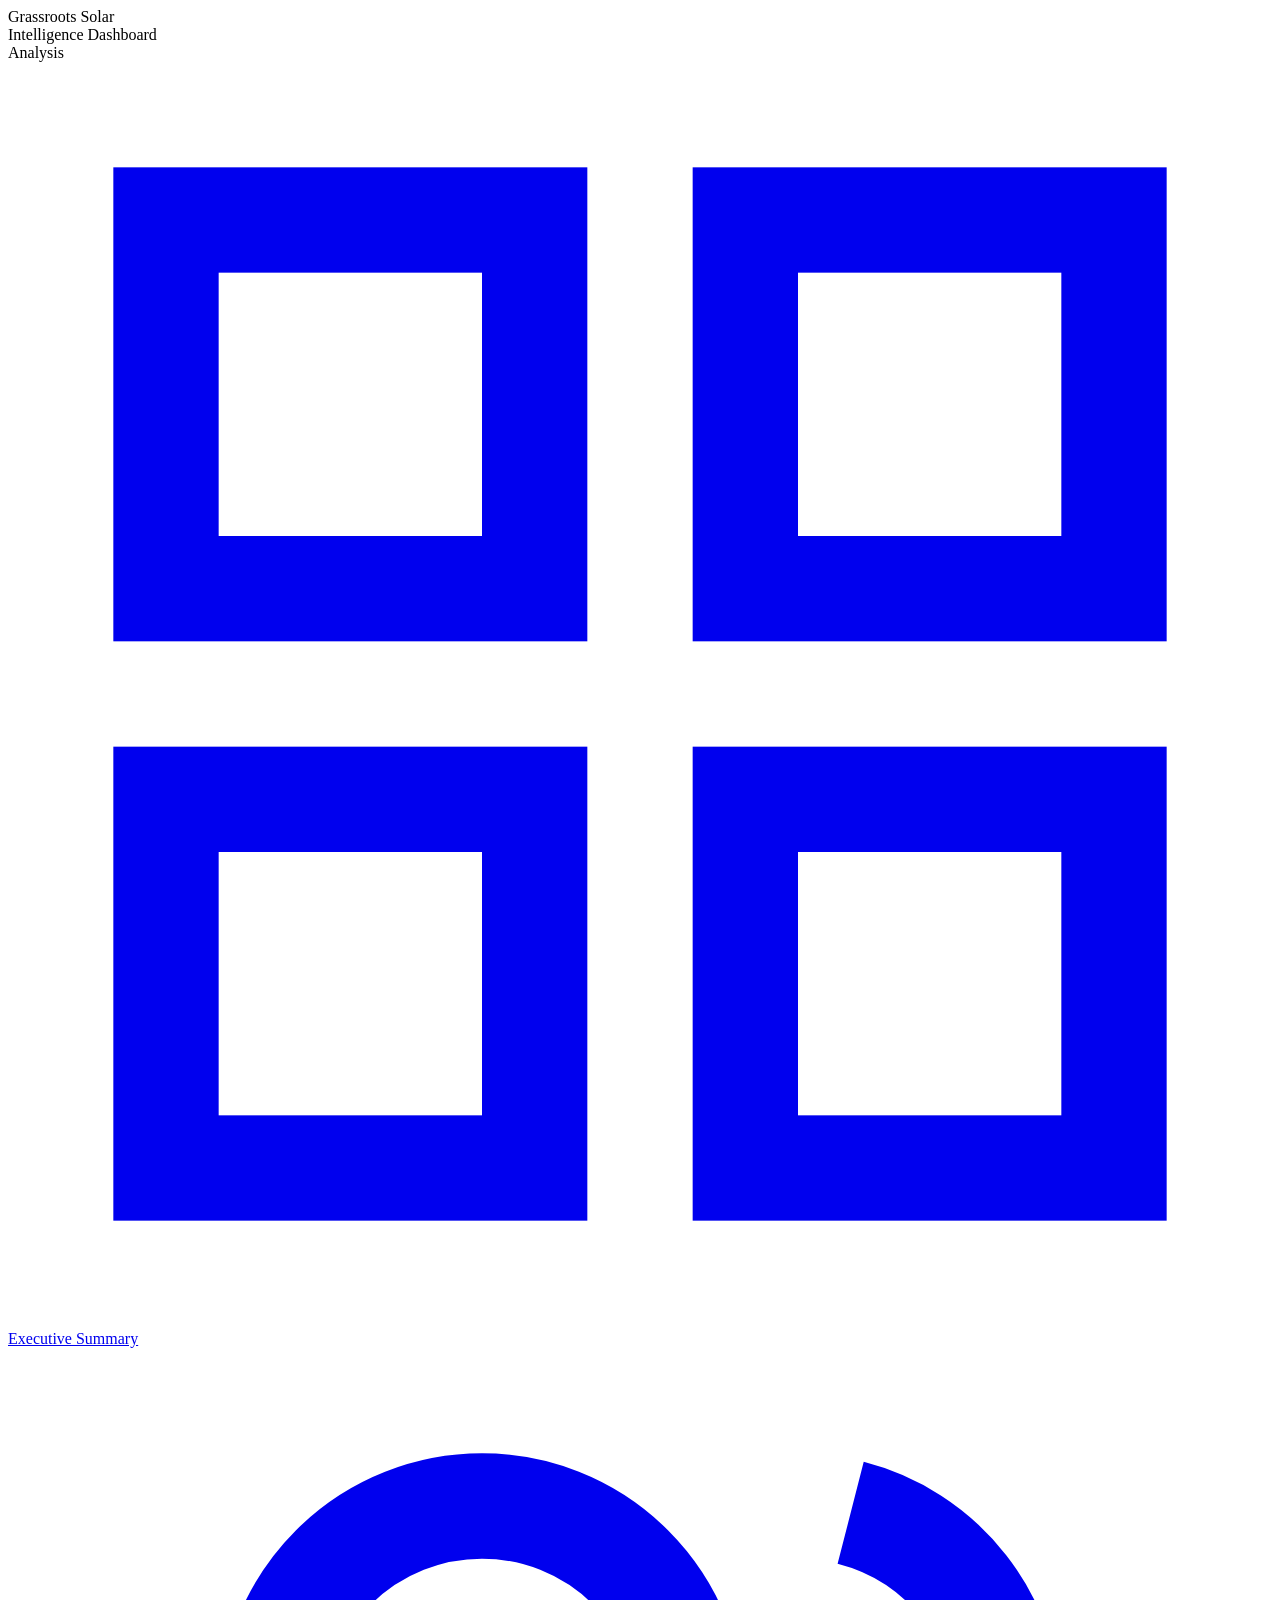
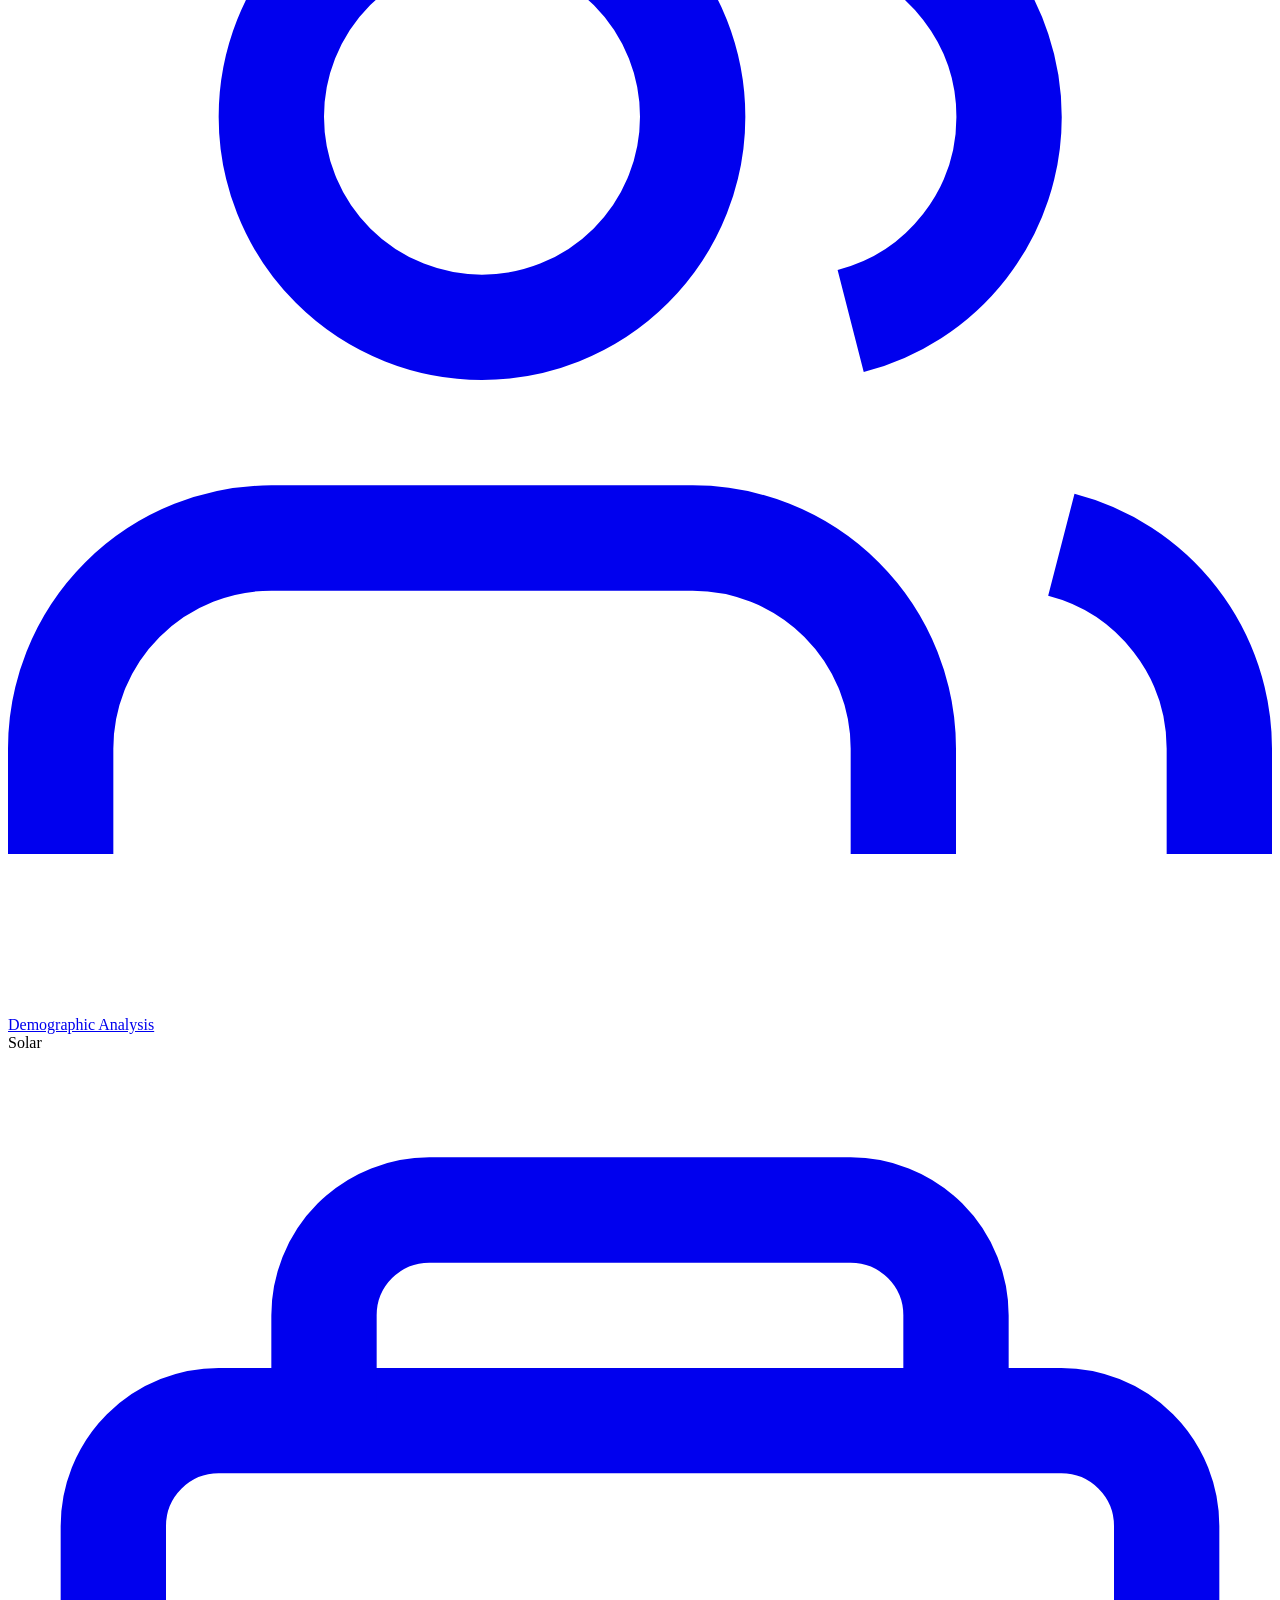
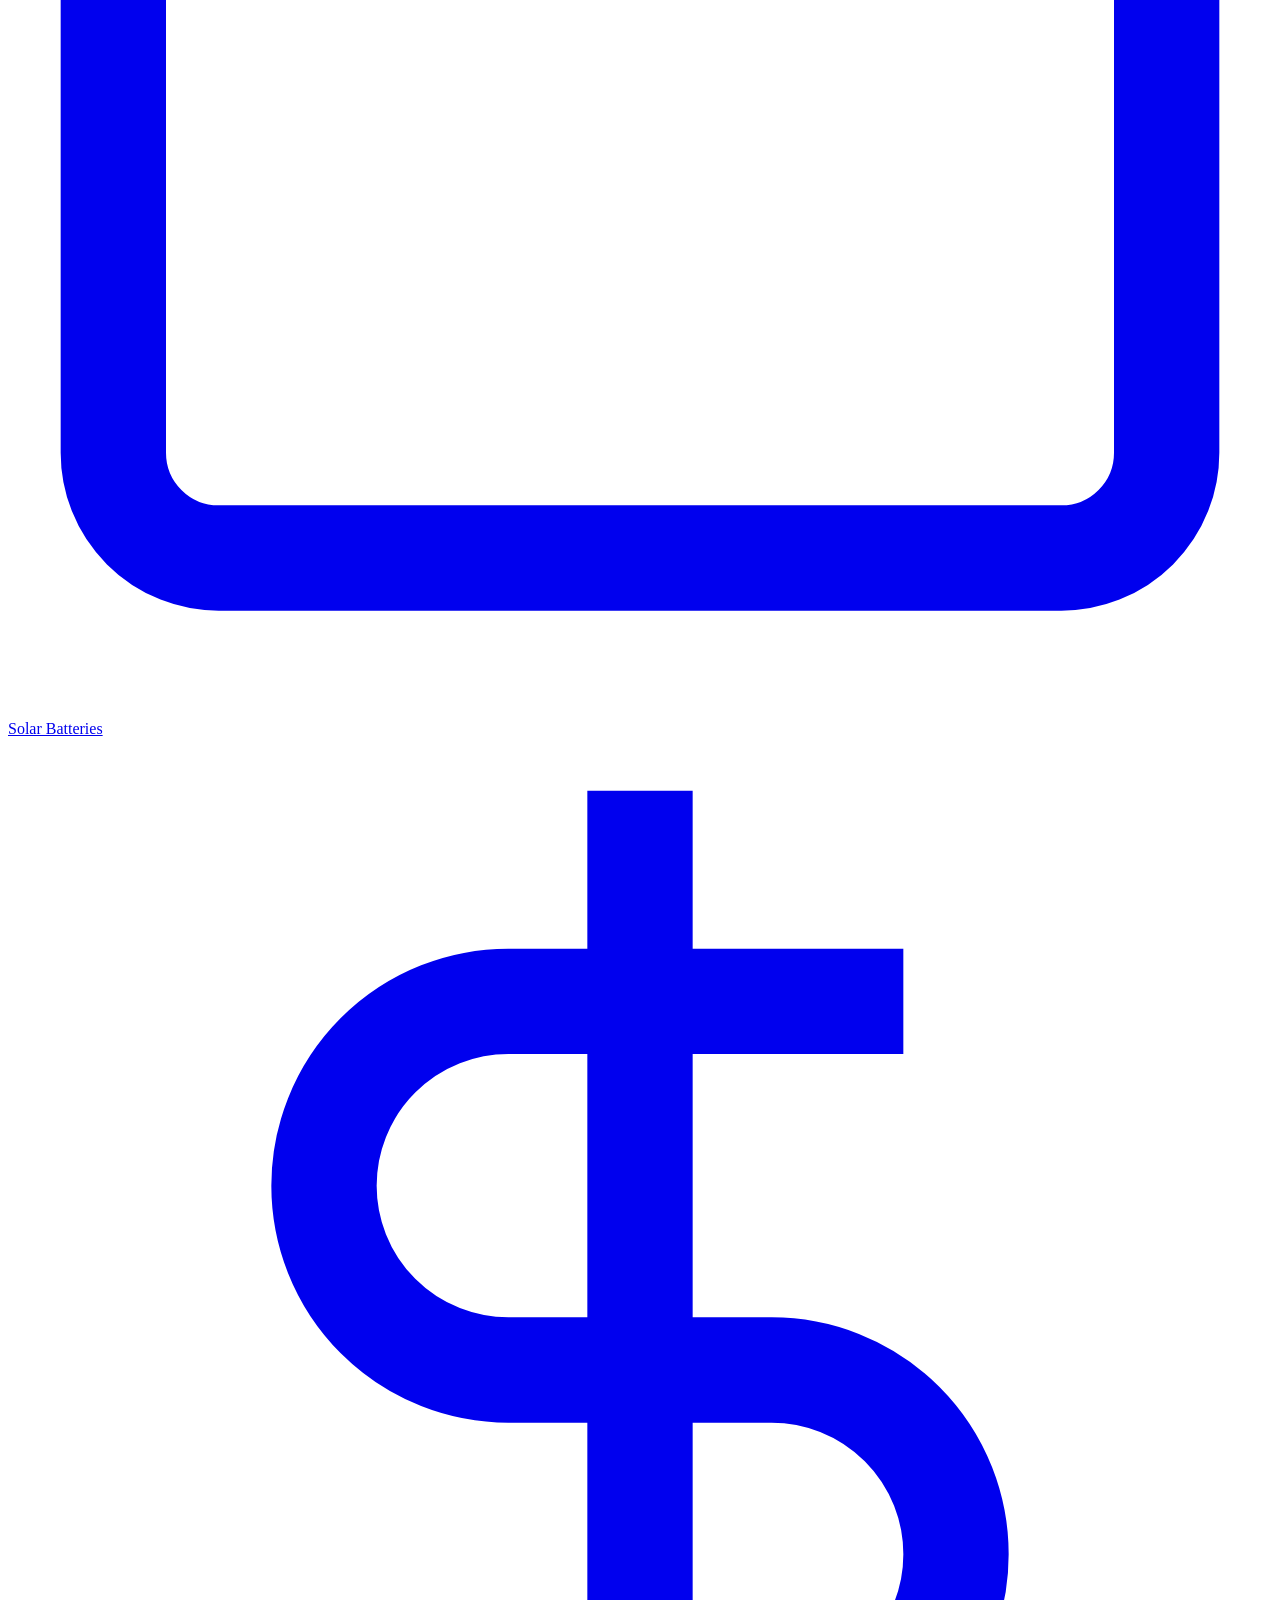
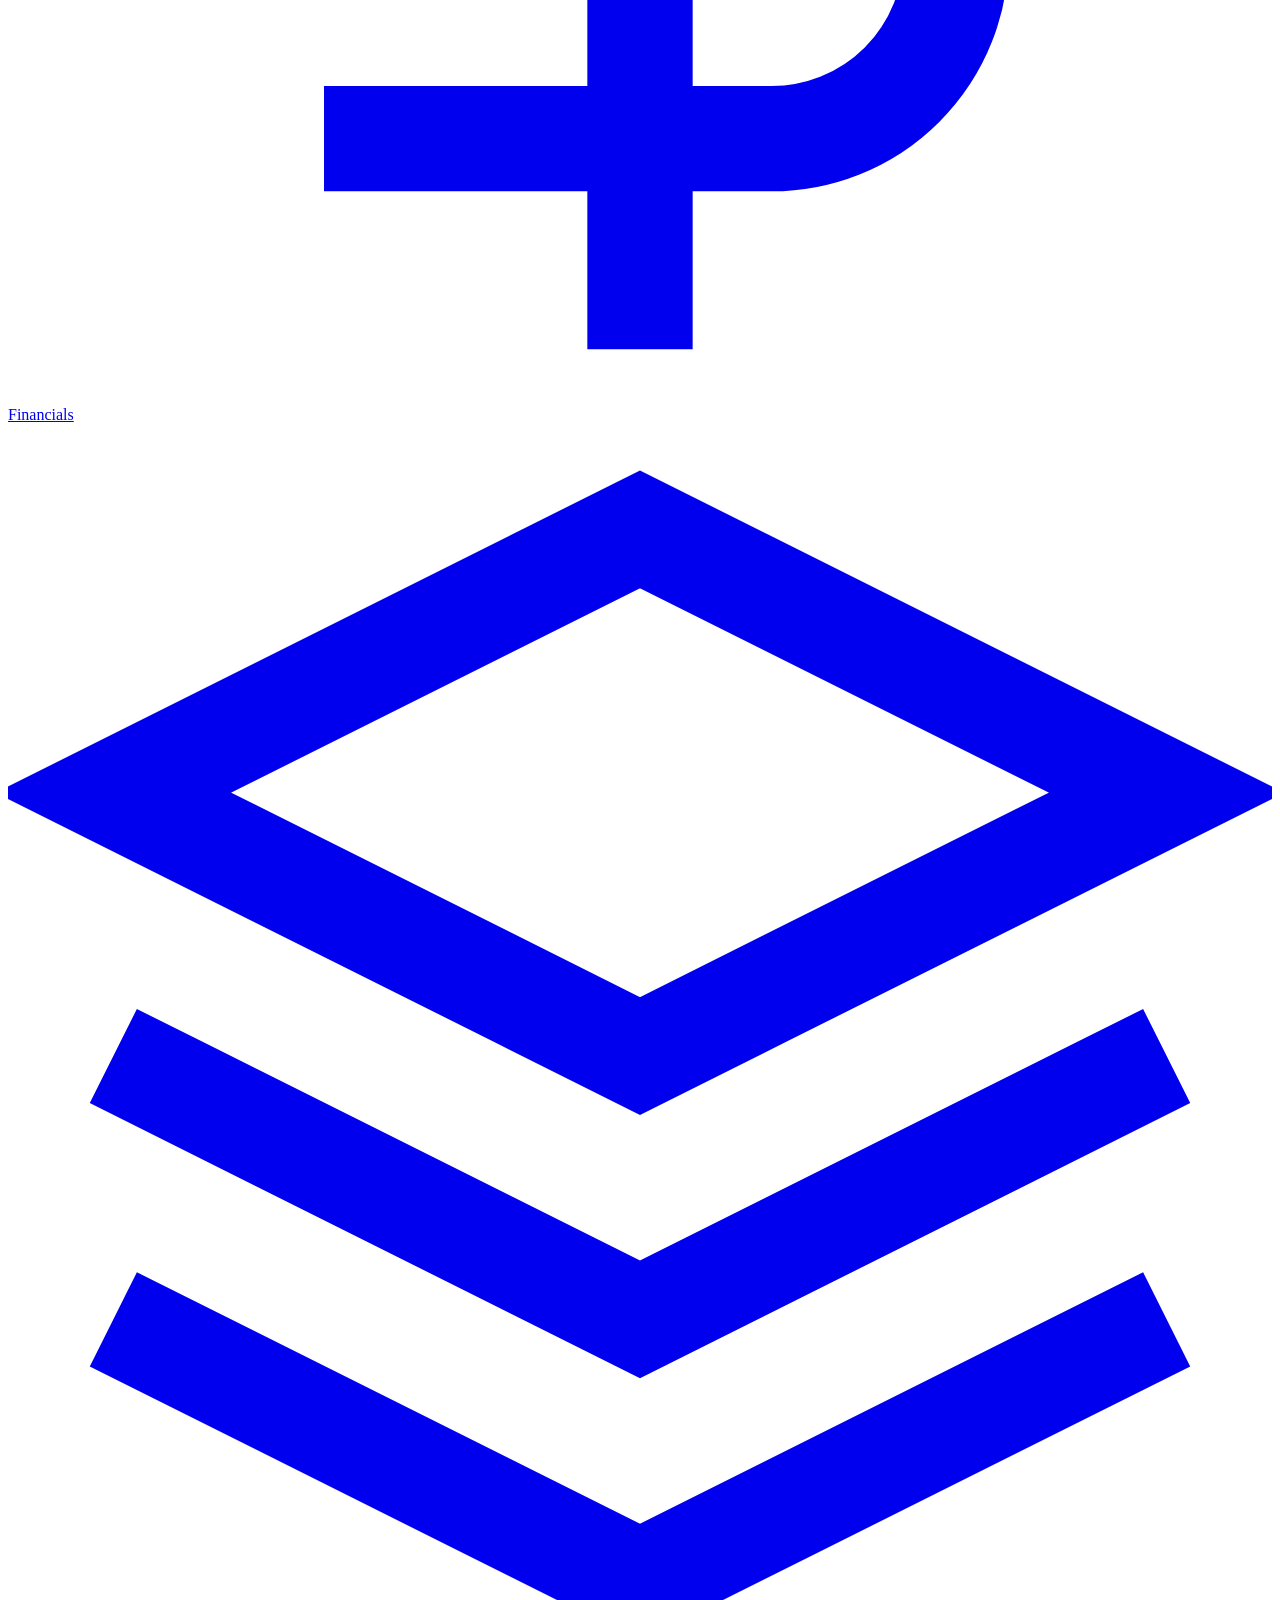
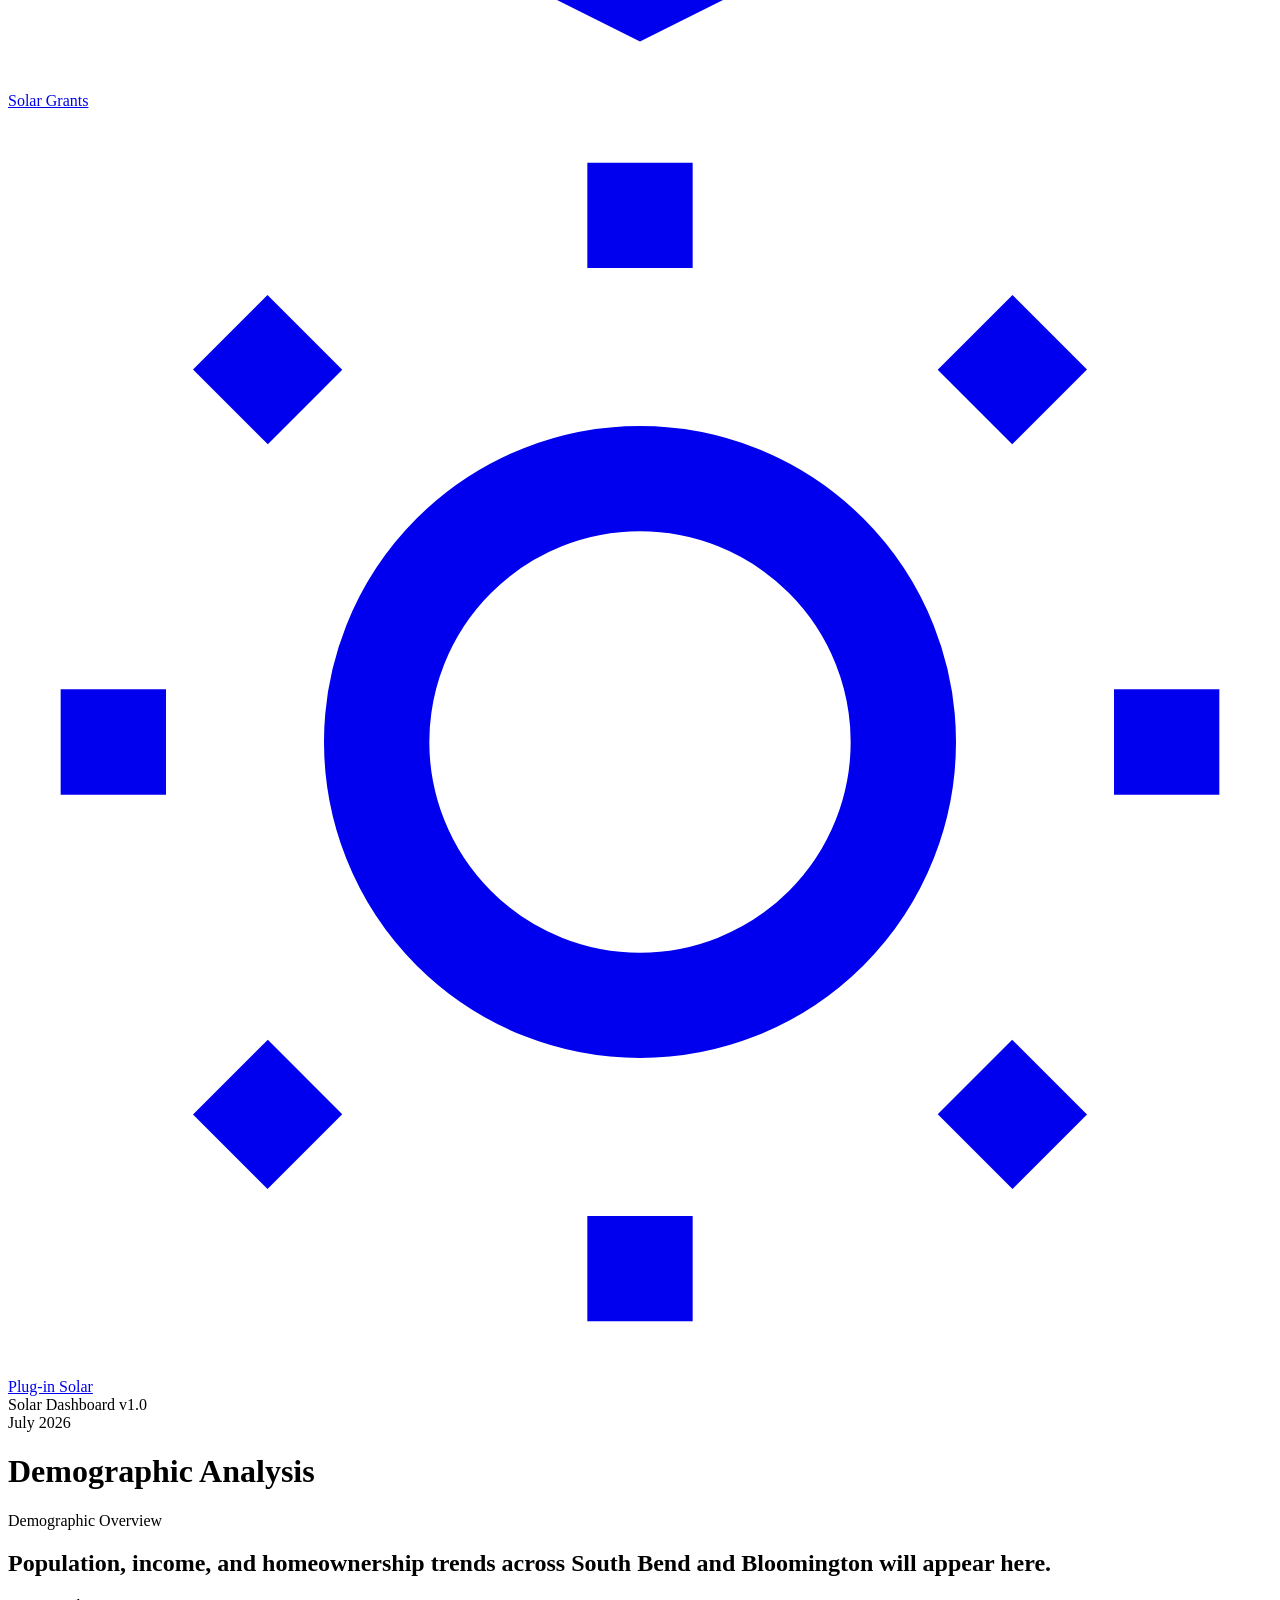
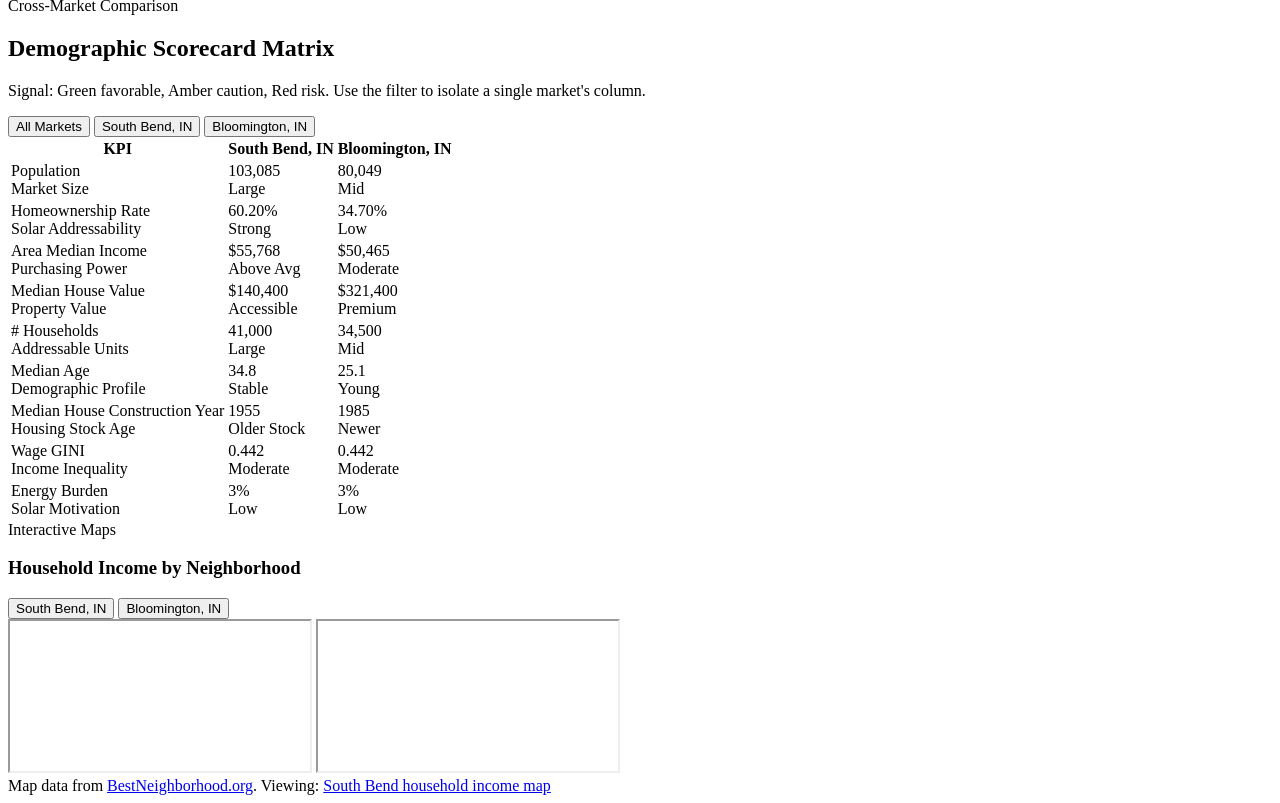
==== demographic-analysis.html @ 97b96fa8 "Add files via upload" ====
<!DOCTYPE html>
<html lang="en">
<head>
  <meta charset="UTF-8">
  <meta name="viewport" content="width=device-width, initial-scale=1.0">
  <title>Demographic Analysis — Solar Dashboard</title>
  <link rel="stylesheet" href="css/styles.css">
</head>
<body>
  <div class="layout">
    <aside class="sidebar">
      <div class="sidebar-brand">
        <div class="logo">Grassroots Solar</div>
        <div class="subtitle">Intelligence Dashboard</div>
      </div>
      <nav class="sidebar-nav">
        <div class="nav-group-label">Analysis</div>
        <a href="index.html" class="nav-link">
          <svg viewBox="0 0 24 24" fill="none" stroke="currentColor" stroke-width="2"><rect x="3" y="3" width="7" height="7"/><rect x="14" y="3" width="7" height="7"/><rect x="3" y="14" width="7" height="7"/><rect x="14" y="14" width="7" height="7"/></svg>
          Executive Summary
        </a>
        <a href="demographic-analysis.html" class="nav-link active">
          <svg viewBox="0 0 24 24" fill="none" stroke="currentColor" stroke-width="2"><path d="M17 21v-2a4 4 0 0 0-4-4H5a4 4 0 0 0-4 4v2"/><circle cx="9" cy="7" r="4"/><path d="M23 21v-2a4 4 0 0 0-3-3.87"/><path d="M16 3.13a4 4 0 0 1 0 7.75"/></svg>
          Demographic Analysis
        </a>
        <div class="nav-group-label">Solar</div>
        <a href="solar-batteries.html" class="nav-link">
          <svg viewBox="0 0 24 24" fill="none" stroke="currentColor" stroke-width="2"><rect x="2" y="7" width="20" height="14" rx="2"/><path d="M6 7V5a2 2 0 0 1 2-2h8a2 2 0 0 1 2 2v2"/></svg>
          Solar Batteries
        </a>
        <a href="financials.html" class="nav-link">
          <svg viewBox="0 0 24 24" fill="none" stroke="currentColor" stroke-width="2"><line x1="12" y1="1" x2="12" y2="23"/><path d="M17 5H9.5a3.5 3.5 0 0 0 0 7h5a3.5 3.5 0 0 1 0 7H6"/></svg>
          Financials
        </a>
        <a href="solar-grants.html" class="nav-link">
          <svg viewBox="0 0 24 24" fill="none" stroke="currentColor" stroke-width="2"><path d="M12 2L2 7l10 5 10-5-10-5z"/><path d="M2 17l10 5 10-5"/><path d="M2 12l10 5 10-5"/></svg>
          Solar Grants
        </a>
        <a href="plug-in-solar.html" class="nav-link">
          <svg viewBox="0 0 24 24" fill="none" stroke="currentColor" stroke-width="2"><circle cx="12" cy="12" r="5"/><line x1="12" y1="1" x2="12" y2="3"/><line x1="12" y1="21" x2="12" y2="23"/><line x1="4.22" y1="4.22" x2="5.64" y2="5.64"/><line x1="18.36" y1="18.36" x2="19.78" y2="19.78"/><line x1="1" y1="12" x2="3" y2="12"/><line x1="21" y1="12" x2="23" y2="12"/><line x1="4.22" y1="19.78" x2="5.64" y2="18.36"/><line x1="18.36" y1="5.64" x2="19.78" y2="4.22"/></svg>
          Plug-in Solar
        </a>
      </nav>
      <div class="sidebar-footer">
        Solar Dashboard v1.0<br>
        July 2026
      </div>
    </aside>

    <main class="main">
      <header class="page-header">
        <h1>Demographic Analysis</h1>      </header>

      <section class="hero">
        <div class="hero-label">Demographic Overview</div>
        <h2 class="hero-title">Population, income, and homeownership trends across South Bend and Bloomington will appear here.</h2>
      </section>

      <section class="scorecard-section">
        <div class="scorecard-eyebrow">Cross-Market Comparison</div>
        <h2 class="scorecard-title">Demographic Scorecard Matrix</h2>
        <p class="scorecard-legend">
          Signal: <span class="signal-green">Green</span> favorable,
          <span class="signal-amber">Amber</span> caution,
          <span class="signal-red">Red</span> risk.
          Use the filter to isolate a single market's column.
        </p>

        <div class="market-filters">
          <button class="market-filter active" data-market="all">All Markets</button>
          <button class="market-filter" data-market="south-bend">South Bend, IN</button>
          <button class="market-filter" data-market="bloomington">Bloomington, IN</button>
        </div>

        <div class="scorecard-table-wrap">
          <table class="scorecard-table">
            <thead>
              <tr>
                <th>KPI</th>
                <th class="market-col col-south-bend">
                  <div class="market-header">
                    <span class="market-dot blue"></span>
                    South Bend, IN
                  </div>
                </th>
                <th class="market-col col-bloomington">
                  <div class="market-header">
                    <span class="market-dot green"></span>
                    Bloomington, IN
                  </div>
                </th>
              </tr>
            </thead>
            <tbody>
              <tr>
                <td class="kpi-cell">
                  <div class="kpi-name">Population</div>
                  <div class="kpi-category">Market Size</div>
                </td>
                <td class="value-cell col-south-bend">
                  <div class="cell-value">103,085</div>
                  <span class="status-pill green">Large</span>
                </td>
                <td class="value-cell col-bloomington">
                  <div class="cell-value">80,049</div>
                  <span class="status-pill amber">Mid</span>
                </td>
              </tr>
              <tr>
                <td class="kpi-cell">
                  <div class="kpi-name">Homeownership Rate</div>
                  <div class="kpi-category">Solar Addressability</div>
                </td>
                <td class="value-cell col-south-bend">
                  <div class="cell-value">60.20%</div>
                  <span class="status-pill green">Strong</span>
                </td>
                <td class="value-cell col-bloomington">
                  <div class="cell-value">34.70%</div>
                  <span class="status-pill red">Low</span>
                </td>
              </tr>
              <tr>
                <td class="kpi-cell">
                  <div class="kpi-name">Area Median Income</div>
                  <div class="kpi-category">Purchasing Power</div>
                </td>
                <td class="value-cell col-south-bend">
                  <div class="cell-value">$55,768</div>
                  <span class="status-pill green">Above Avg</span>
                </td>
                <td class="value-cell col-bloomington">
                  <div class="cell-value">$50,465</div>
                  <span class="status-pill amber">Moderate</span>
                </td>
              </tr>
              <tr>
                <td class="kpi-cell">
                  <div class="kpi-name">Median House Value</div>
                  <div class="kpi-category">Property Value</div>
                </td>
                <td class="value-cell col-south-bend">
                  <div class="cell-value">$140,400</div>
                  <span class="status-pill green">Accessible</span>
                </td>
                <td class="value-cell col-bloomington">
                  <div class="cell-value">$321,400</div>
                  <span class="status-pill amber">Premium</span>
                </td>
              </tr>
              <tr>
                <td class="kpi-cell">
                  <div class="kpi-name"># Households</div>
                  <div class="kpi-category">Addressable Units</div>
                </td>
                <td class="value-cell col-south-bend">
                  <div class="cell-value">41,000</div>
                  <span class="status-pill green">Large</span>
                </td>
                <td class="value-cell col-bloomington">
                  <div class="cell-value">34,500</div>
                  <span class="status-pill amber">Mid</span>
                </td>
              </tr>
              <tr>
                <td class="kpi-cell">
                  <div class="kpi-name">Median Age</div>
                  <div class="kpi-category">Demographic Profile</div>
                </td>
                <td class="value-cell col-south-bend">
                  <div class="cell-value">34.8</div>
                  <span class="status-pill amber">Stable</span>
                </td>
                <td class="value-cell col-bloomington">
                  <div class="cell-value">25.1</div>
                  <span class="status-pill green">Young</span>
                </td>
              </tr>
              <tr>
                <td class="kpi-cell">
                  <div class="kpi-name">Median House Construction Year</div>
                  <div class="kpi-category">Housing Stock Age</div>
                </td>
                <td class="value-cell col-south-bend">
                  <div class="cell-value">1955</div>
                  <span class="status-pill amber">Older Stock</span>
                </td>
                <td class="value-cell col-bloomington">
                  <div class="cell-value">1985</div>
                  <span class="status-pill green">Newer</span>
                </td>
              </tr>
              <tr>
                <td class="kpi-cell">
                  <div class="kpi-name">Wage GINI</div>
                  <div class="kpi-category">Income Inequality</div>
                </td>
                <td class="value-cell col-south-bend">
                  <div class="cell-value">0.442</div>
                  <span class="status-pill amber">Moderate</span>
                </td>
                <td class="value-cell col-bloomington">
                  <div class="cell-value">0.442</div>
                  <span class="status-pill amber">Moderate</span>
                </td>
              </tr>
              <tr>
                <td class="kpi-cell">
                  <div class="kpi-name">Energy Burden</div>
                  <div class="kpi-category">Solar Motivation</div>
                </td>
                <td class="value-cell col-south-bend">
                  <div class="cell-value">3%</div>
                  <span class="status-pill green">Low</span>
                </td>
                <td class="value-cell col-bloomington">
                  <div class="cell-value">3%</div>
                  <span class="status-pill green">Low</span>
                </td>
              </tr>
            </tbody>
          </table>
        </div>

        <div class="map-section">
          <div class="map-section-eyebrow">Interactive Maps</div>
          <h3 class="map-section-title">Household Income by Neighborhood</h3>

          <div class="map-tabs">
            <button class="map-tab active" data-map="south-bend">South Bend, IN</button>
            <button class="map-tab" data-map="bloomington">Bloomington, IN</button>
          </div>

          <div class="map-frame-wrap">
            <iframe
              class="map-frame active"
              id="map-south-bend"
              src="https://bestneighborhood.org/household-income-south-bend-in/"
              title="South Bend Household Income Map"
              loading="lazy"
              allowfullscreen>
            </iframe>
            <iframe
              class="map-frame"
              id="map-bloomington"
              src="https://bestneighborhood.org/household-income-bloomington-in/"
              title="Bloomington Household Income Map"
              loading="lazy"
              allowfullscreen>
            </iframe>
            <div class="map-attribution">
              Map data from
              <a href="https://bestneighborhood.org/" target="_blank" rel="noopener noreferrer">BestNeighborhood.org</a>.
              <span id="map-link-label">Viewing: </span>
              <a id="map-external-link" href="https://bestneighborhood.org/household-income-south-bend-in/" target="_blank" rel="noopener noreferrer">South Bend household income map</a>
            </div>
          </div>
        </div>
      </section>
    </main>
  </div>

  <script>
    document.querySelectorAll('.market-filter').forEach(function (btn) {
      btn.addEventListener('click', function () {
        document.querySelectorAll('.market-filter').forEach(function (b) {
          b.classList.remove('active');
        });
        btn.classList.add('active');

        var market = btn.dataset.market;
        var cols = document.querySelectorAll('.col-south-bend, .col-bloomington');

        if (market === 'all') {
          cols.forEach(function (col) { col.classList.remove('col-hidden'); });
        } else if (market === 'south-bend') {
          document.querySelectorAll('.col-south-bend').forEach(function (col) { col.classList.remove('col-hidden'); });
          document.querySelectorAll('.col-bloomington').forEach(function (col) { col.classList.add('col-hidden'); });
        } else {
          document.querySelectorAll('.col-bloomington').forEach(function (col) { col.classList.remove('col-hidden'); });
          document.querySelectorAll('.col-south-bend').forEach(function (col) { col.classList.add('col-hidden'); });
        }
      });
    });

    var mapLinks = {
      'south-bend': {
        url: 'https://bestneighborhood.org/household-income-south-bend-in/',
        label: 'South Bend household income map'
      },
      'bloomington': {
        url: 'https://bestneighborhood.org/household-income-bloomington-in/',
        label: 'Bloomington household income map'
      }
    };

    document.querySelectorAll('.map-tab').forEach(function (btn) {
      btn.addEventListener('click', function () {
        document.querySelectorAll('.map-tab').forEach(function (b) {
          b.classList.remove('active');
        });
        btn.classList.add('active');

        var map = btn.dataset.map;
        document.querySelectorAll('.map-frame').forEach(function (frame) {
          frame.classList.remove('active');
        });
        document.getElementById('map-' + map).classList.add('active');

        var link = mapLinks[map];
        document.getElementById('map-external-link').href = link.url;
        document.getElementById('map-external-link').textContent = link.label;
      });
    });
  </script>
</body>
</html>
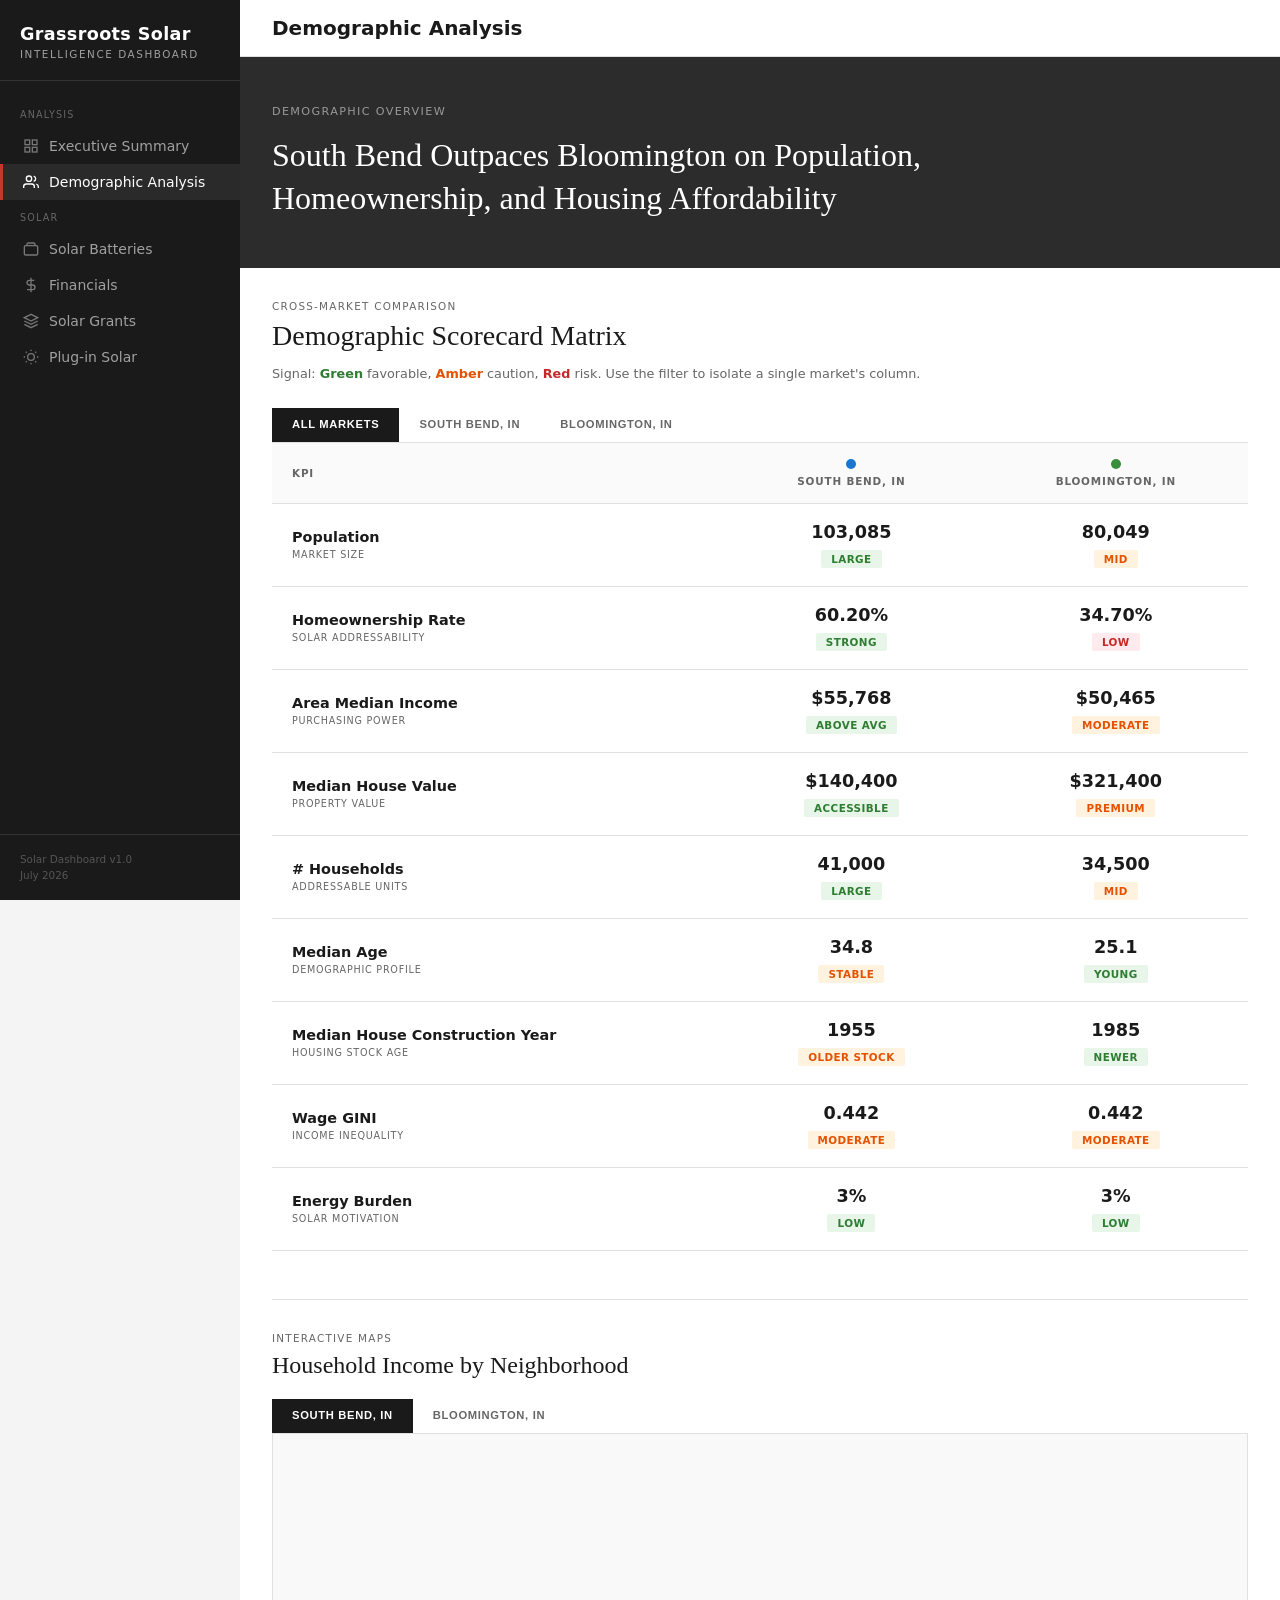
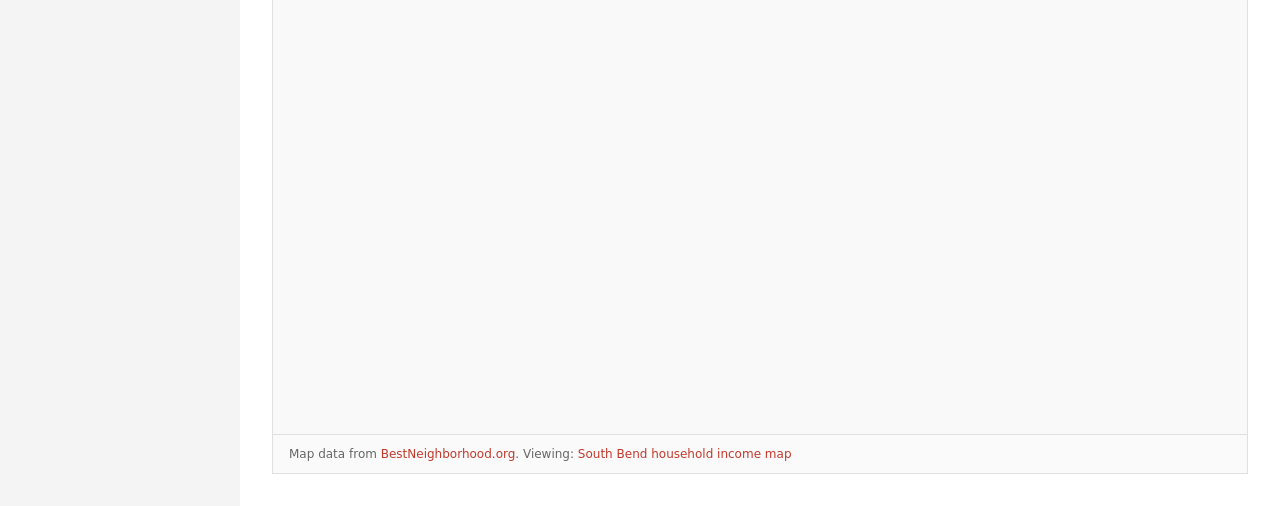
==== commit f0530228: "Add files via upload" ====
--- a/demographic-analysis.html
+++ b/demographic-analysis.html
@@ -53,7 +53,7 @@
 
       <section class="hero">
         <div class="hero-label">Demographic Overview</div>
-        <h2 class="hero-title">Population, income, and homeownership trends across South Bend and Bloomington will appear here.</h2>
+        <h2 class="hero-title">South Bend Outpaces Bloomington on Population, Homeownership, and Housing Affordability</h2>
       </section>
 
       <section class="scorecard-section">
@@ -314,4 +314,4 @@
     });
   </script>
 </body>
-</html>
+</html>
--- a/css/styles.css
+++ b/css/styles.css
@@ -0,0 +1,872 @@
+*,
+*::before,
+*::after {
+  box-sizing: border-box;
+  margin: 0;
+  padding: 0;
+}
+
+:root {
+  --sidebar-bg: #1a1a1a;
+  --sidebar-text: #a0a0a0;
+  --sidebar-text-active: #ffffff;
+  --sidebar-active-bar: #c0392b;
+  --sidebar-hover: #2a2a2a;
+  --main-bg: #f4f4f4;
+  --header-bg: #ffffff;
+  --hero-bg: #2c2c2c;
+  --text-primary: #1a1a1a;
+  --text-muted: #666666;
+  --accent-red: #c0392b;
+  --border-light: #e0e0e0;
+  --font-sans: "Segoe UI", system-ui, -apple-system, sans-serif;
+  --font-serif: Georgia, "Times New Roman", serif;
+}
+
+html,
+body {
+  height: 100%;
+  font-family: var(--font-sans);
+  color: var(--text-primary);
+  background: var(--main-bg);
+}
+
+.layout {
+  display: flex;
+  min-height: 100vh;
+}
+
+/* Sidebar */
+.sidebar {
+  width: 240px;
+  min-width: 240px;
+  background: var(--sidebar-bg);
+  color: var(--sidebar-text);
+  display: flex;
+  flex-direction: column;
+  position: fixed;
+  top: 0;
+  left: 0;
+  bottom: 0;
+  z-index: 100;
+}
+
+.sidebar-brand {
+  padding: 24px 20px 20px;
+  border-bottom: 1px solid #333;
+}
+
+.sidebar-brand .logo {
+  font-size: 1.1rem;
+  font-weight: 700;
+  color: #fff;
+  letter-spacing: 0.02em;
+}
+
+.sidebar-brand .subtitle {
+  font-size: 0.65rem;
+  letter-spacing: 0.15em;
+  text-transform: uppercase;
+  color: var(--sidebar-text);
+  margin-top: 4px;
+}
+
+.sidebar-nav {
+  flex: 1;
+  padding: 16px 0;
+  overflow-y: auto;
+}
+
+.nav-group-label {
+  font-size: 0.6rem;
+  letter-spacing: 0.12em;
+  text-transform: uppercase;
+  color: #666;
+  padding: 12px 20px 8px;
+}
+
+.nav-link {
+  display: flex;
+  align-items: center;
+  gap: 10px;
+  padding: 10px 20px;
+  color: var(--sidebar-text);
+  text-decoration: none;
+  font-size: 0.875rem;
+  transition: background 0.15s, color 0.15s;
+  border-left: 3px solid transparent;
+}
+
+.nav-link:hover {
+  background: var(--sidebar-hover);
+  color: var(--sidebar-text-active);
+}
+
+.nav-link.active {
+  background: var(--sidebar-hover);
+  color: var(--sidebar-text-active);
+  border-left-color: var(--sidebar-active-bar);
+}
+
+.nav-link svg {
+  width: 16px;
+  height: 16px;
+  flex-shrink: 0;
+  opacity: 0.7;
+}
+
+.nav-link.active svg {
+  opacity: 1;
+}
+
+.sidebar-footer {
+  padding: 16px 20px;
+  font-size: 0.65rem;
+  color: #555;
+  border-top: 1px solid #333;
+  line-height: 1.6;
+}
+
+/* Main content */
+.main {
+  flex: 1;
+  margin-left: 240px;
+  display: flex;
+  flex-direction: column;
+  min-height: 100vh;
+}
+
+.page-header {
+  background: var(--header-bg);
+  border-bottom: 1px solid var(--border-light);
+  padding: 16px 32px;
+  display: flex;
+  align-items: center;
+  justify-content: space-between;
+}
+
+.page-header h1 {
+  font-size: 1.25rem;
+  font-weight: 600;
+}
+
+.page-header-actions {
+  display: flex;
+  gap: 10px;
+  align-items: center;
+}
+
+.btn {
+  padding: 8px 16px;
+  font-size: 0.75rem;
+  font-weight: 600;
+  letter-spacing: 0.05em;
+  text-transform: uppercase;
+  border: none;
+  cursor: pointer;
+  border-radius: 2px;
+}
+
+.btn-outline {
+  background: transparent;
+  border: 1px solid var(--border-light);
+  color: var(--text-muted);
+}
+
+.btn-primary {
+  background: var(--accent-red);
+  color: #fff;
+}
+
+.hero {
+  background: var(--hero-bg);
+  color: #fff;
+  padding: 48px 32px;
+}
+
+.hero-label {
+  font-size: 0.7rem;
+  letter-spacing: 0.12em;
+  text-transform: uppercase;
+  color: #999;
+  margin-bottom: 16px;
+}
+
+.hero-title {
+  font-family: var(--font-serif);
+  font-size: 2rem;
+  font-weight: 400;
+  line-height: 1.35;
+  max-width: 720px;
+}
+
+.content {
+  padding: 32px;
+  flex: 1;
+}
+
+.content-placeholder {
+  background: #fff;
+  border: 1px dashed var(--border-light);
+  border-radius: 4px;
+  padding: 64px 32px;
+  text-align: center;
+  color: var(--text-muted);
+}
+
+.content-placeholder h2 {
+  font-size: 1.1rem;
+  font-weight: 600;
+  color: var(--text-primary);
+  margin-bottom: 8px;
+}
+
+.content-placeholder p {
+  font-size: 0.9rem;
+}
+
+/* Scorecard matrix */
+.scorecard-section {
+  background: #fff;
+  padding: 32px;
+  flex: 1;
+}
+
+.scorecard-eyebrow {
+  font-size: 0.65rem;
+  letter-spacing: 0.12em;
+  text-transform: uppercase;
+  color: var(--text-muted);
+  margin-bottom: 8px;
+}
+
+.scorecard-title {
+  font-family: var(--font-serif);
+  font-size: 1.75rem;
+  font-weight: 400;
+  margin-bottom: 12px;
+}
+
+.scorecard-legend {
+  font-size: 0.8rem;
+  color: var(--text-muted);
+  margin-bottom: 24px;
+  line-height: 1.5;
+}
+
+.scorecard-legend .signal-green { color: #2e7d32; font-weight: 600; }
+.scorecard-legend .signal-amber { color: #e65100; font-weight: 600; }
+.scorecard-legend .signal-red   { color: #c62828; font-weight: 600; }
+
+.market-filters {
+  display: flex;
+  gap: 0;
+  margin-bottom: 0;
+  border-bottom: 1px solid var(--border-light);
+}
+
+.market-filter {
+  padding: 10px 20px;
+  font-size: 0.7rem;
+  font-weight: 600;
+  letter-spacing: 0.06em;
+  text-transform: uppercase;
+  background: transparent;
+  border: none;
+  border-bottom: 2px solid transparent;
+  color: var(--text-muted);
+  cursor: pointer;
+  transition: color 0.15s, border-color 0.15s, background 0.15s;
+}
+
+.market-filter:hover {
+  color: var(--text-primary);
+}
+
+.market-filter.active {
+  background: var(--text-primary);
+  color: #fff;
+  border-bottom-color: var(--text-primary);
+}
+
+.scorecard-table-wrap {
+  overflow-x: auto;
+}
+
+.scorecard-table {
+  width: 100%;
+  border-collapse: collapse;
+  font-size: 0.875rem;
+}
+
+.scorecard-table thead th {
+  text-align: left;
+  padding: 16px 20px;
+  font-size: 0.65rem;
+  font-weight: 700;
+  letter-spacing: 0.08em;
+  text-transform: uppercase;
+  color: var(--text-muted);
+  border-bottom: 1px solid var(--border-light);
+  background: #fafafa;
+}
+
+.scorecard-table thead th.market-col {
+  text-align: center;
+}
+
+.market-header {
+  display: flex;
+  flex-direction: column;
+  align-items: center;
+  gap: 6px;
+}
+
+.market-dot {
+  width: 10px;
+  height: 10px;
+  border-radius: 50%;
+  display: inline-block;
+}
+
+.market-dot.blue   { background: #1976d2; }
+.market-dot.green  { background: #388e3c; }
+
+.scorecard-table tbody tr {
+  border-bottom: 1px solid var(--border-light);
+}
+
+.scorecard-table tbody tr:hover {
+  background: #fafafa;
+}
+
+.scorecard-table td {
+  padding: 18px 20px;
+  vertical-align: middle;
+}
+
+.scorecard-table td.kpi-cell {
+  min-width: 220px;
+}
+
+.kpi-name {
+  font-weight: 600;
+  font-size: 0.9rem;
+  margin-bottom: 4px;
+}
+
+.kpi-category {
+  font-size: 0.6rem;
+  letter-spacing: 0.08em;
+  text-transform: uppercase;
+  color: var(--text-muted);
+}
+
+.scorecard-table td.value-cell {
+  text-align: center;
+  min-width: 180px;
+}
+
+.cell-value {
+  font-size: 1.1rem;
+  font-weight: 600;
+  margin-bottom: 8px;
+}
+
+.status-pill {
+  display: inline-block;
+  padding: 3px 10px;
+  font-size: 0.65rem;
+  font-weight: 700;
+  letter-spacing: 0.04em;
+  text-transform: uppercase;
+  border-radius: 2px;
+}
+
+.status-pill.green {
+  background: #e8f5e9;
+  color: #2e7d32;
+}
+
+.status-pill.amber {
+  background: #fff3e0;
+  color: #e65100;
+}
+
+.status-pill.red {
+  background: #ffebee;
+  color: #c62828;
+}
+
+.scorecard-table .col-hidden {
+  display: none;
+}
+
+/* Income map section */
+.map-section {
+  margin-top: 48px;
+  padding-top: 32px;
+  border-top: 1px solid var(--border-light);
+}
+
+.map-section-eyebrow {
+  font-size: 0.65rem;
+  letter-spacing: 0.12em;
+  text-transform: uppercase;
+  color: var(--text-muted);
+  margin-bottom: 8px;
+}
+
+.map-section-title {
+  font-family: var(--font-serif);
+  font-size: 1.5rem;
+  font-weight: 400;
+  margin-bottom: 20px;
+}
+
+.map-tabs {
+  display: flex;
+  gap: 0;
+  margin-bottom: 0;
+  border-bottom: 1px solid var(--border-light);
+}
+
+.map-tab {
+  padding: 10px 20px;
+  font-size: 0.7rem;
+  font-weight: 600;
+  letter-spacing: 0.06em;
+  text-transform: uppercase;
+  background: transparent;
+  border: none;
+  border-bottom: 2px solid transparent;
+  color: var(--text-muted);
+  cursor: pointer;
+  transition: color 0.15s, border-color 0.15s, background 0.15s;
+}
+
+.map-tab:hover {
+  color: var(--text-primary);
+}
+
+.map-tab.active {
+  background: var(--text-primary);
+  color: #fff;
+  border-bottom-color: var(--text-primary);
+}
+
+.map-frame-wrap {
+  position: relative;
+  width: 100%;
+  background: #f9f9f9;
+  border: 1px solid var(--border-light);
+  border-top: none;
+}
+
+.map-frame {
+  display: none;
+  width: 100%;
+  height: 600px;
+  border: none;
+}
+
+.map-frame.active {
+  display: block;
+}
+
+.map-attribution {
+  padding: 12px 16px;
+  font-size: 0.75rem;
+  color: var(--text-muted);
+  background: #fafafa;
+  border-top: 1px solid var(--border-light);
+}
+
+.map-attribution a {
+  color: var(--accent-red);
+  text-decoration: none;
+}
+
+.map-attribution a:hover {
+  text-decoration: underline;
+}
+
+/* Solar batteries */
+.battery-section {
+  background: #fff;
+  padding: 32px;
+  flex: 1;
+}
+
+.battery-eyebrow {
+  font-size: 0.65rem;
+  letter-spacing: 0.12em;
+  text-transform: uppercase;
+  color: var(--text-muted);
+  margin-bottom: 8px;
+}
+
+.battery-title {
+  font-family: var(--font-serif);
+  font-size: 1.75rem;
+  font-weight: 400;
+  margin-bottom: 8px;
+}
+
+.battery-description {
+  font-size: 0.85rem;
+  color: var(--text-muted);
+  margin-bottom: 28px;
+  max-width: 640px;
+  line-height: 1.5;
+}
+
+.battery-tabs {
+  display: flex;
+  gap: 0;
+  border-bottom: 1px solid var(--border-light);
+  margin-bottom: 0;
+  flex-wrap: wrap;
+}
+
+.battery-tab {
+  display: flex;
+  align-items: center;
+  gap: 8px;
+  padding: 12px 20px;
+  font-size: 0.75rem;
+  font-weight: 600;
+  background: transparent;
+  border: none;
+  border-bottom: 2px solid transparent;
+  color: var(--text-muted);
+  cursor: pointer;
+  transition: color 0.15s, border-color 0.15s;
+}
+
+.battery-tab:hover {
+  color: var(--text-primary);
+}
+
+.battery-tab.active {
+  color: var(--text-primary);
+  border-bottom-color: var(--text-primary);
+}
+
+.battery-tab-dot {
+  width: 8px;
+  height: 8px;
+  border-radius: 50%;
+  flex-shrink: 0;
+}
+
+.battery-tab-dot.blue   { background: #1976d2; }
+.battery-tab-dot.green  { background: #388e3c; }
+.battery-tab-dot.orange { background: #f57c00; }
+
+.battery-panel {
+  display: none;
+  border: 1px solid var(--border-light);
+  border-top: none;
+}
+
+.battery-panel.active {
+  display: block;
+}
+
+.battery-overview-grid {
+  display: grid;
+  grid-template-columns: repeat(3, 1fr);
+}
+
+.battery-overview-col {
+  padding: 32px 28px;
+  border-right: 1px solid var(--border-light);
+}
+
+.battery-overview-col:last-child {
+  border-right: none;
+}
+
+.battery-col-label {
+  font-size: 0.6rem;
+  letter-spacing: 0.1em;
+  text-transform: uppercase;
+  color: var(--text-muted);
+  margin-bottom: 20px;
+}
+
+.battery-metric {
+  margin-bottom: 28px;
+}
+
+.battery-metric:last-child {
+  margin-bottom: 0;
+}
+
+.battery-metric-label {
+  font-size: 0.65rem;
+  letter-spacing: 0.08em;
+  text-transform: uppercase;
+  color: var(--text-muted);
+  margin-bottom: 6px;
+}
+
+.battery-metric-value {
+  font-size: 1.25rem;
+  font-weight: 700;
+  color: #1565c0;
+  line-height: 1.3;
+}
+
+.battery-metric-value.name {
+  font-size: 1.05rem;
+  font-weight: 600;
+  color: var(--text-primary);
+}
+
+.battery-detail {
+  padding: 32px 28px;
+}
+
+.battery-detail-layout {
+  display: grid;
+  grid-template-columns: 280px 1fr;
+  gap: 32px;
+  align-items: start;
+}
+
+.battery-detail-image {
+  background: #f9f9f9;
+  border: 1px solid var(--border-light);
+  padding: 20px;
+  display: flex;
+  align-items: center;
+  justify-content: center;
+}
+
+.battery-detail-image img {
+  max-width: 100%;
+  max-height: 320px;
+  object-fit: contain;
+}
+
+.battery-detail-content {
+  min-width: 0;
+}
+
+.battery-detail-header {
+  display: flex;
+  align-items: flex-start;
+  justify-content: space-between;
+  gap: 24px;
+  margin-bottom: 32px;
+  padding-bottom: 24px;
+  border-bottom: 1px solid var(--border-light);
+  flex-wrap: wrap;
+}
+
+.battery-detail-name {
+  font-family: var(--font-serif);
+  font-size: 1.5rem;
+  font-weight: 400;
+  margin-bottom: 4px;
+}
+
+.battery-detail-specs {
+  display: flex;
+  gap: 32px;
+  flex-wrap: wrap;
+}
+
+.battery-detail-spec .label {
+  font-size: 0.6rem;
+  letter-spacing: 0.08em;
+  text-transform: uppercase;
+  color: var(--text-muted);
+  margin-bottom: 4px;
+}
+
+.battery-detail-spec .value {
+  font-size: 1.1rem;
+  font-weight: 700;
+  color: #1565c0;
+}
+
+.battery-features-label {
+  font-size: 0.6rem;
+  letter-spacing: 0.1em;
+  text-transform: uppercase;
+  color: var(--text-muted);
+  margin-bottom: 12px;
+}
+
+.battery-features-text {
+  font-size: 0.95rem;
+  line-height: 1.65;
+  color: var(--text-primary);
+  max-width: 720px;
+}
+
+@media (max-width: 900px) {
+  .battery-overview-grid {
+    grid-template-columns: 1fr;
+  }
+
+  .battery-overview-col {
+    border-right: none;
+    border-bottom: 1px solid var(--border-light);
+  }
+
+  .battery-overview-col:last-child {
+    border-bottom: none;
+  }
+
+  .battery-detail-layout {
+    grid-template-columns: 1fr;
+  }
+}
+
+/* Solar grants */
+.grants-section {
+  background: #fff;
+  padding: 32px;
+  flex: 1;
+}
+
+.grants-eyebrow {
+  font-size: 0.65rem;
+  letter-spacing: 0.12em;
+  text-transform: uppercase;
+  color: var(--text-muted);
+  margin-bottom: 8px;
+}
+
+.grants-title {
+  font-family: var(--font-serif);
+  font-size: 1.75rem;
+  font-weight: 400;
+  margin-bottom: 24px;
+}
+
+.grants-summary-grid {
+  display: grid;
+  grid-template-columns: repeat(2, 1fr);
+  border: 1px solid var(--border-light);
+  margin-bottom: 32px;
+}
+
+.grants-summary-card {
+  padding: 24px 28px;
+  border-right: 1px solid var(--border-light);
+}
+
+.grants-summary-card:last-child {
+  border-right: none;
+}
+
+.grants-summary-label {
+  font-size: 0.65rem;
+  letter-spacing: 0.1em;
+  text-transform: uppercase;
+  color: var(--text-muted);
+  margin-bottom: 10px;
+}
+
+.grants-summary-value {
+  font-family: var(--font-serif);
+  font-size: 2.25rem;
+  font-weight: 400;
+  color: var(--accent-red);
+  line-height: 1.2;
+}
+
+.grants-summary-note {
+  font-size: 0.75rem;
+  color: var(--text-muted);
+  margin-top: 8px;
+  line-height: 1.5;
+}
+
+.grants-table-wrap {
+  overflow-x: auto;
+  border: 1px solid var(--border-light);
+}
+
+.grants-table {
+  width: 100%;
+  border-collapse: collapse;
+  font-size: 0.875rem;
+}
+
+.grants-table thead th {
+  text-align: left;
+  padding: 16px 20px;
+  font-size: 0.65rem;
+  font-weight: 700;
+  letter-spacing: 0.08em;
+  text-transform: uppercase;
+  color: var(--text-muted);
+  border-bottom: 1px solid var(--border-light);
+  background: #fafafa;
+}
+
+.grants-table tbody tr {
+  border-bottom: 1px solid var(--border-light);
+}
+
+.grants-table tbody tr:last-child {
+  border-bottom: none;
+}
+
+.grants-table tbody tr:hover {
+  background: #fafafa;
+}
+
+.grants-table td {
+  padding: 16px 20px;
+  vertical-align: top;
+}
+
+.grants-table td.name-cell {
+  min-width: 280px;
+}
+
+.grants-table td.deadline-cell,
+.grants-table td.amount-cell {
+  white-space: nowrap;
+}
+
+.grant-name {
+  font-weight: 600;
+  font-size: 0.9rem;
+  color: var(--text-primary);
+  margin-bottom: 4px;
+}
+
+.grant-funder {
+  font-size: 0.7rem;
+  letter-spacing: 0.02em;
+  color: var(--text-muted);
+}
+
+.deadline-value {
+  font-weight: 600;
+}
+
+.deadline-value.due-soon {
+  color: var(--accent-red);
+}
+
+.due-soon-tag {
+  display: inline-block;
+  margin-left: 8px;
+  padding: 2px 8px;
+  font-size: 0.6rem;
+  font-weight: 700;
+  letter-spacing: 0.04em;
+  text-transform: uppercase;
+  color: #c62828;
+  background: #ffebee;
+  border-radius: 2px;
+}
